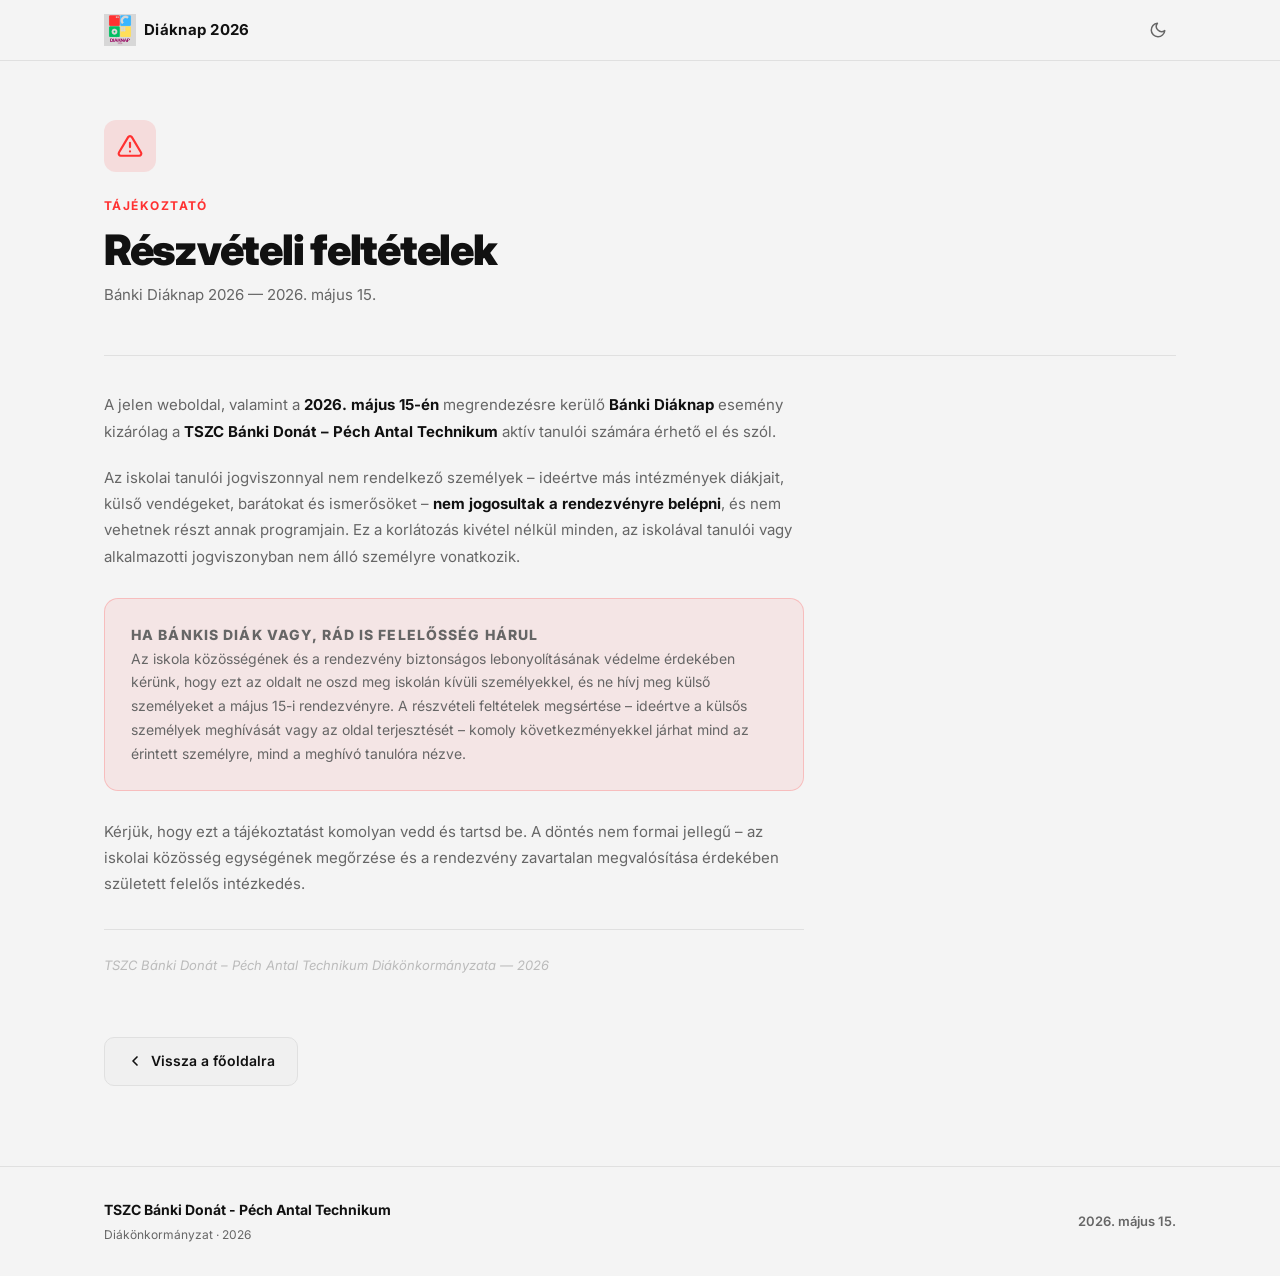
==== hozzaferes.html @ cc4a05aa "add OG images and meta tags for both pages Generated 1200x630 OG images in 4 brand colors (red/green" ====
<!DOCTYPE html>
<html lang="hu" data-theme="dark">
<head>
  <meta charset="UTF-8">
  <meta name="viewport" content="width=device-width, initial-scale=1.0">
  <title>Részvételi feltételek – Bánki Diáknap 2026</title>

  <!-- Open Graph -->
  <meta property="og:type" content="website">
  <meta property="og:url" content="https://diaknap.vercel.app/hozzaferes.html">
  <meta property="og:title" content="Részvételi feltételek – Bánki Diáknap 2026">
  <meta property="og:description" content="Minden, amit a Bánki Diáknap 2026 részvételéről tudni kell: belépési feltételek, korhatár, helyszín és egyéb tudnivalók.">
  <meta property="og:image" content="https://diaknap.vercel.app/assets/og-hozzaferes-red.png">
  <meta property="og:image:width" content="1200">
  <meta property="og:image:height" content="630">
  <meta property="og:locale" content="hu_HU">

  <!-- Twitter Card -->
  <meta name="twitter:card" content="summary_large_image">
  <meta name="twitter:title" content="Részvételi feltételek – Bánki Diáknap 2026">
  <meta name="twitter:description" content="Minden, amit a Bánki Diáknap 2026 részvételéről tudni kell: belépési feltételek, korhatár, helyszín és egyéb tudnivalók.">
  <meta name="twitter:image" content="https://diaknap.vercel.app/assets/og-hozzaferes-red.png">

  <link rel="preconnect" href="https://fonts.googleapis.com">
  <link rel="preconnect" href="https://fonts.gstatic.com" crossorigin>
  <link href="https://fonts.googleapis.com/css2?family=Inter:wght@400;500;600;700;900&display=swap" rel="stylesheet">
  <link rel="stylesheet" href="css/style.css">
  <style>
    .access-page {
      min-height: 100vh;
      padding: 120px 0 80px;
    }

    .access-page-header {
      margin-bottom: 48px;
    }

    .access-page-icon {
      width: 52px;
      height: 52px;
      border-radius: 12px;
      background: rgba(255, 49, 49, 0.12);
      color: var(--red);
      display: flex;
      align-items: center;
      justify-content: center;
      margin-bottom: 24px;
    }

    .access-page-label {
      font-size: 12px;
      font-weight: 700;
      letter-spacing: 0.12em;
      text-transform: uppercase;
      color: var(--red);
      margin-bottom: 12px;
    }

    .access-page-title {
      font-size: clamp(28px, 4vw, 42px);
      font-weight: 900;
      letter-spacing: -0.03em;
      line-height: 1.1;
      color: var(--text);
      margin-bottom: 10px;
    }

    .access-page-sub {
      font-size: 15px;
      color: var(--text-muted);
      font-weight: 400;
    }

    .access-divider {
      height: 1px;
      background: var(--border);
      margin: 36px 0;
    }

    .access-content {
      max-width: 700px;
    }

    .access-content p {
      font-size: 15px;
      line-height: 1.75;
      color: var(--text-muted);
      margin-bottom: 20px;
    }

    .access-content p:last-child {
      margin-bottom: 0;
    }

    .access-content strong {
      color: var(--text);
      font-weight: 700;
    }

    .access-notice-block {
      background: rgba(255, 49, 49, 0.07);
      border: 1px solid rgba(255, 49, 49, 0.22);
      border-radius: 14px;
      padding: 24px 26px;
      margin: 28px 0;
    }

    .access-notice-block-title {
      font-size: 13px;
      font-weight: 800;
      letter-spacing: 0.08em;
      text-transform: uppercase;
      color: var(--red);
      margin-bottom: 12px;
    }

    .access-notice-block p {
      font-size: 14px;
      line-height: 1.7;
      color: var(--text-muted);
      margin-bottom: 0;
    }

    .access-footer-note {
      font-size: 13px !important;
      color: var(--text-faint) !important;
      font-style: italic;
      border-top: 1px solid var(--border);
      padding-top: 24px;
      margin-top: 32px !important;
    }

    .access-back-btn {
      display: inline-flex;
      align-items: center;
      gap: 8px;
      margin-top: 40px;
      padding: 12px 22px;
      background: var(--surface2);
      border: 1px solid var(--border);
      border-radius: 10px;
      font-size: 14px;
      font-weight: 600;
      color: var(--text);
      text-decoration: none;
      transition: background 0.2s, border-color 0.2s;
    }

    .access-back-btn:hover {
      background: var(--border);
    }
  </style>
</head>
<body>

  <!-- NAV -->
  <nav class="nav" id="nav">
    <div class="nav-inner">
      <div class="nav-brand">
        <img id="nav-logo" src="assets/logo-dark.png" alt="Bánki Diáknap" class="nav-logo-img" onerror="this.style.display='none';document.getElementById('nav-logo-text').style.display='block'">
        <span id="nav-logo-text" class="nav-logo-text" style="display:none">BÁNKI DIÁKNAP</span>
        <span class="nav-brand-name">Diáknap 2026</span>
      </div>
      <button class="theme-toggle" id="theme-toggle" aria-label="Téma váltás">
        <svg class="icon-sun" xmlns="http://www.w3.org/2000/svg" width="18" height="18" viewBox="0 0 24 24" fill="none" stroke="currentColor" stroke-width="2" stroke-linecap="round" stroke-linejoin="round"><circle cx="12" cy="12" r="5"/><line x1="12" y1="1" x2="12" y2="3"/><line x1="12" y1="21" x2="12" y2="23"/><line x1="4.22" y1="4.22" x2="5.64" y2="5.64"/><line x1="18.36" y1="18.36" x2="19.78" y2="19.78"/><line x1="1" y1="12" x2="3" y2="12"/><line x1="21" y1="12" x2="23" y2="12"/><line x1="4.22" y1="19.78" x2="5.64" y2="18.36"/><line x1="18.36" y1="5.64" x2="19.78" y2="4.22"/></svg>
        <svg class="icon-moon" xmlns="http://www.w3.org/2000/svg" width="18" height="18" viewBox="0 0 24 24" fill="none" stroke="currentColor" stroke-width="2" stroke-linecap="round" stroke-linejoin="round"><path d="M21 12.79A9 9 0 1 1 11.21 3 7 7 0 0 0 21 12.79z"/></svg>
      </button>
    </div>
  </nav>

  <!-- CONTENT -->
  <section class="access-page">
    <div class="container">
      <div class="access-page-header">
        <div class="access-page-icon">
          <svg xmlns="http://www.w3.org/2000/svg" width="26" height="26" viewBox="0 0 24 24" fill="none" stroke="currentColor" stroke-width="2" stroke-linecap="round" stroke-linejoin="round"><path d="M10.29 3.86L1.82 18a2 2 0 0 0 1.71 3h16.94a2 2 0 0 0 1.71-3L13.71 3.86a2 2 0 0 0-3.42 0z"/><line x1="12" y1="9" x2="12" y2="13"/><line x1="12" y1="17" x2="12.01" y2="17"/></svg>
        </div>
        <p class="access-page-label">Tájékoztató</p>
        <h1 class="access-page-title">Részvételi feltételek</h1>
        <p class="access-page-sub">Bánki Diáknap 2026 &mdash; 2026. május 15.</p>
      </div>

      <div class="access-divider"></div>

      <div class="access-content">
        <p>A jelen weboldal, valamint a <strong>2026. május 15-én</strong> megrendezésre kerülő <strong>Bánki Diáknap</strong> esemény kizárólag a <strong>TSZC Bánki Donát – Péch Antal Technikum</strong> aktív tanulói számára érhető el és szól.</p>

        <p>Az iskolai tanulói jogviszonnyal nem rendelkező személyek – ideértve más intézmények diákjait, külső vendégeket, barátokat és ismerősöket – <strong>nem jogosultak a rendezvényre belépni</strong>, és nem vehetnek részt annak programjain. Ez a korlátozás kivétel nélkül minden, az iskolával tanulói vagy alkalmazotti jogviszonyban nem álló személyre vonatkozik.</p>

        <div class="access-notice-block">
          <p class="access-notice-block-title">Ha bánkis diák vagy, rád is felelősség hárul</p>
          <p>Az iskola közösségének és a rendezvény biztonságos lebonyolításának védelme érdekében kérünk, hogy ezt az oldalt ne oszd meg iskolán kívüli személyekkel, és ne hívj meg külső személyeket a május 15-i rendezvényre. A részvételi feltételek megsértése – ideértve a külsős személyek meghívását vagy az oldal terjesztését – komoly következményekkel járhat mind az érintett személyre, mind a meghívó tanulóra nézve.</p>
        </div>

        <p>Kérjük, hogy ezt a tájékoztatást komolyan vedd és tartsd be. A döntés nem formai jellegű – az iskolai közösség egységének megőrzése és a rendezvény zavartalan megvalósítása érdekében született felelős intézkedés.</p>

        <p class="access-footer-note">TSZC Bánki Donát – Péch Antal Technikum Diákönkormányzata &mdash; 2026</p>

        <a href="index.html" class="access-back-btn">
          <svg xmlns="http://www.w3.org/2000/svg" width="16" height="16" viewBox="0 0 24 24" fill="none" stroke="currentColor" stroke-width="2.5" stroke-linecap="round" stroke-linejoin="round"><polyline points="15 18 9 12 15 6"/></svg>
          Vissza a főoldalra
        </a>
      </div>
    </div>
  </section>

  <!-- FOOTER -->
  <footer class="footer">
    <div class="container footer-inner">
      <div class="footer-left">
        <span class="footer-school">TSZC Bánki Donát - Péch Antal Technikum</span>
        <span class="footer-dok">Diákönkormányzat &middot; 2026</span>
      </div>
      <div class="footer-right">
        <span class="footer-date">2026. május 15.</span>
      </div>
    </div>
  </footer>

  <script>
    const html = document.documentElement;
    const themeToggle = document.getElementById('theme-toggle');
    const navLogo = document.getElementById('nav-logo');

    function getTheme() {
      return localStorage.getItem('theme') ||
        (window.matchMedia('(prefers-color-scheme: light)').matches ? 'light' : 'dark');
    }

    function applyTheme(theme) {
      html.setAttribute('data-theme', theme);
      localStorage.setItem('theme', theme);
      if (navLogo) navLogo.src = theme === 'light' ? 'assets/logo-light.png' : 'assets/logo-dark.png';
    }

    themeToggle.addEventListener('click', () => {
      applyTheme(html.getAttribute('data-theme') === 'dark' ? 'light' : 'dark');
    });

    applyTheme(getTheme());

    const nav = document.getElementById('nav');
    let lastY = 0;
    window.addEventListener('scroll', () => {
      const y = window.scrollY;
      nav.classList.toggle('hidden', y > 80 && y > lastY);
      lastY = y;
    }, { passive: true });
  </script>
</body>
</html>
---- css/style.css ----
/* ===== CUSTOM PROPERTIES ===== */
:root {
  --red: #ff3131;
  --green: #00bf63;
  --blue: #38b6ff;
  --yellow: #ffde59;

  /* dark mode defaults */
  --bg: #0a0a0a;
  --bg2: #111111;
  --surface: #161616;
  --surface2: #202020;
  --border: #2a2a2a;
  --text: #f0f0f0;
  --text-muted: #888;
  --text-faint: #444;
  --nav-bg: rgba(10, 10, 10, 0.85);
  --hero-overlay: rgba(0, 0, 0, 0.55);
  --shadow: 0 4px 24px rgba(0,0,0,0.4);
  --shadow-card: 0 2px 12px rgba(0,0,0,0.3);
}

[data-theme="light"] {
  --bg: #f4f4f4;
  --bg2: #ebebeb;
  --surface: #ffffff;
  --surface2: #f0f0f0;
  --border: #e0e0e0;
  --text: #111111;
  --text-muted: #666;
  --text-faint: #bbb;
  --nav-bg: rgba(244, 244, 244, 0.88);
  --hero-overlay: rgba(0, 0, 0, 0.4);
  --shadow: 0 4px 24px rgba(0,0,0,0.1);
  --shadow-card: 0 2px 12px rgba(0,0,0,0.08);
}

/* ===== RESET & BASE ===== */
*, *::before, *::after {
  box-sizing: border-box;
  margin: 0;
  padding: 0;
}

html {
  scroll-behavior: smooth;
}

body {
  font-family: 'Inter', system-ui, -apple-system, sans-serif;
  background: var(--bg);
  color: var(--text);
  line-height: 1.6;
  transition: background 0.3s, color 0.3s;
  overflow-x: hidden;
}

img {
  max-width: 100%;
  display: block;
}

a {
  color: inherit;
  text-decoration: none;
}

button {
  font-family: inherit;
  cursor: pointer;
  border: none;
  background: none;
}

/* ===== LAYOUT ===== */
.container {
  max-width: 1120px;
  margin: 0 auto;
  padding: 0 24px;
}

.section {
  padding: 96px 0;
}

.section-header {
  margin-bottom: 48px;
}

.section-title {
  font-size: clamp(28px, 4vw, 42px);
  font-weight: 900;
  letter-spacing: -0.03em;
  line-height: 1.1;
  color: var(--text);
}

.section-sub {
  margin-top: 10px;
  font-size: 16px;
  color: var(--text-muted);
  font-weight: 400;
}

/* ===== SCROLL ANIMATION ===== */
.fade-up {
  opacity: 0;
  transform: translateY(28px);
  transition: opacity 0.6s ease, transform 0.6s ease;
}

.fade-up.visible {
  opacity: 1;
  transform: translateY(0);
}

/* ===== NAV ===== */
.nav {
  position: fixed;
  top: 0;
  left: 0;
  right: 0;
  z-index: 100;
  backdrop-filter: blur(16px);
  -webkit-backdrop-filter: blur(16px);
  background: var(--nav-bg);
  border-bottom: 1px solid var(--border);
  transition: transform 0.3s ease, background 0.3s;
}

.nav.hidden {
  transform: translateY(-100%);
}

.nav-inner {
  max-width: 1120px;
  margin: 0 auto;
  padding: 0 24px;
  height: 60px;
  display: flex;
  align-items: center;
  justify-content: space-between;
}

.nav-brand {
  display: flex;
  align-items: center;
  gap: 8px;
}

.nav-logo-img {
  height: 32px;
  width: auto;
}

.nav-logo-text {
  font-size: 14px;
  font-weight: 800;
  letter-spacing: 0.1em;
  color: var(--text);
}

.nav-brand-name {
  font-size: 15px;
  font-weight: 700;
  letter-spacing: 0.02em;
  color: var(--text);
}

.theme-toggle {
  width: 36px;
  height: 36px;
  border-radius: 8px;
  display: flex;
  align-items: center;
  justify-content: center;
  color: var(--text-muted);
  transition: color 0.2s, background 0.2s;
}

.theme-toggle:hover {
  color: var(--text);
  background: var(--surface2);
}

[data-theme="dark"] .icon-sun { display: block; }
[data-theme="dark"] .icon-moon { display: none; }
[data-theme="light"] .icon-sun { display: none; }
[data-theme="light"] .icon-moon { display: block; }

/* ===== HERO ===== */
.hero {
  position: relative;
  min-height: 100vh;
  display: flex;
  align-items: center;
  overflow: hidden;
}

.hero-bg {
  position: absolute;
  inset: 0;
  background-image: url('../assets/hero-bg.jpg');
  background-size: cover;
  background-position: center;
  background-color: #0d0d0d;
  transform: scale(1.04);
  transition: transform 0.1s linear;
}

.hero-overlay {
  position: absolute;
  inset: 0;
  background: var(--hero-overlay);
  background: linear-gradient(
    to bottom,
    rgba(0,0,0,0.3) 0%,
    rgba(0,0,0,0.5) 50%,
    rgba(0,0,0,0.7) 100%
  );
}

[data-theme="light"] .hero-overlay {
  background: linear-gradient(
    to bottom,
    rgba(0,0,0,0.25) 0%,
    rgba(0,0,0,0.45) 50%,
    rgba(0,0,0,0.6) 100%
  );
}

.hero-content {
  position: relative;
  z-index: 2;
  padding: 100px 24px 80px;
  max-width: 1120px;
  margin: 0 auto;
  width: 100%;
}

/* Hero logo */
.hero-logo-wrap {
  margin-bottom: 20px;
}

.hero-logo {
  height: 56px;
  width: auto;
}

.hero-logo-fallback {
  display: flex;
  align-items: center;
  gap: 12px;
}

.hlf-top,
.hlf-bottom {
  font-size: 13px;
  font-weight: 900;
  letter-spacing: 0.18em;
  color: #fff;
}

.hlf-line {
  width: 1px;
  height: 28px;
  background: rgba(255,255,255,0.4);
}

.hero-meta {
  font-size: 13px;
  font-weight: 500;
  letter-spacing: 0.06em;
  color: rgba(255,255,255,0.6);
  text-transform: uppercase;
  margin-bottom: 16px;
}

.hero-title {
  font-size: clamp(48px, 8vw, 96px);
  font-weight: 900;
  letter-spacing: -0.04em;
  line-height: 1.0;
  color: #fff;
  margin-bottom: 48px;
}

.hero-title em {
  font-style: normal;
  color: var(--red);
}

/* Countdown */
.countdown-wrap {
  display: inline-block;
  margin-bottom: 8px;
}

.countdown {
  display: flex;
  align-items: flex-start;
  gap: 8px;
}

.cd-item {
  display: flex;
  flex-direction: column;
  align-items: center;
  min-width: 60px;
}

.cd-num {
  font-size: clamp(36px, 5vw, 56px);
  font-weight: 900;
  letter-spacing: -0.03em;
  color: var(--red);
  font-variant-numeric: tabular-nums;
  line-height: 1;
  transition: transform 0.15s ease;
}

.cd-num.tick {
  transform: scale(1.08);
}

.cd-label {
  font-size: 11px;
  font-weight: 600;
  letter-spacing: 0.08em;
  color: rgba(255,255,255,0.45);
  text-transform: uppercase;
  margin-top: 4px;
}

.cd-sep {
  font-size: clamp(28px, 4vw, 44px);
  font-weight: 900;
  color: rgba(255,255,255,0.2);
  line-height: 1;
  padding-top: 2px;
  user-select: none;
}

.countdown-today {
  display: none;
  font-size: 20px;
  font-weight: 700;
  color: var(--yellow);
  letter-spacing: -0.01em;
}

/* Scroll hint */
.scroll-hint {
  position: absolute;
  bottom: 32px;
  left: 50%;
  transform: translateX(-50%);
  display: flex;
  flex-direction: column;
  align-items: center;
  gap: 8px;
  z-index: 2;
  opacity: 0.5;
  transition: opacity 0.2s;
}

.scroll-hint:hover {
  opacity: 0.9;
}

.sh-text {
  font-size: 10px;
  font-weight: 600;
  letter-spacing: 0.15em;
  color: #fff;
  text-transform: uppercase;
}

.sh-line {
  width: 1px;
  height: 32px;
  background: #fff;
  animation: scrollPulse 1.8s ease-in-out infinite;
  transform-origin: top;
}

@keyframes scrollPulse {
  0%, 100% { transform: scaleY(1); opacity: 0.5; }
  50% { transform: scaleY(0.5); opacity: 1; }
}

/* ===== HIGHLIGHTS ===== */
.highlights-section {
  background: var(--bg);
}

.highlights-grid {
  display: grid;
  grid-template-columns: repeat(auto-fill, minmax(200px, 1fr));
  gap: 16px;
}

.highlight-card {
  border-radius: 16px;
  padding: 28px 24px;
  cursor: default;
  transition: transform 0.25s ease, box-shadow 0.25s ease;
  position: relative;
  overflow: hidden;
}

.highlight-card::before {
  content: '';
  position: absolute;
  inset: 0;
  background: rgba(0,0,0,0.12);
  opacity: 0;
  transition: opacity 0.25s;
}

.highlight-card:hover {
  transform: translateY(-4px);
  box-shadow: 0 16px 40px rgba(0,0,0,0.25);
}

.highlight-card:hover::before {
  opacity: 1;
}

.hc-emoji {
  font-size: 32px;
  line-height: 1;
  margin-bottom: 16px;
  display: block;
}

.hc-name {
  font-size: 17px;
  font-weight: 800;
  letter-spacing: -0.02em;
  line-height: 1.2;
  color: #fff;
  margin-bottom: 6px;
}

.hc-loc {
  font-size: 12px;
  font-weight: 500;
  color: rgba(255,255,255,0.65);
  letter-spacing: 0.02em;
}

/* ===== PROGRAMS ===== */
.programs-section {
  background: var(--bg2);
}

.filter-bar {
  display: flex;
  gap: 8px;
  flex-wrap: wrap;
  margin-bottom: 36px;
}

.filter-btn {
  padding: 8px 18px;
  border-radius: 100px;
  font-size: 13px;
  font-weight: 600;
  color: var(--text-muted);
  background: var(--surface);
  border: 1px solid var(--border);
  transition: all 0.2s ease;
  letter-spacing: 0.01em;
}

.filter-btn:hover {
  color: var(--text);
  border-color: var(--text-faint);
}

.filter-btn.active {
  background: var(--red);
  color: #fff;
  border-color: var(--red);
}

.programs-grid {
  display: grid;
  grid-template-columns: repeat(auto-fill, minmax(280px, 1fr));
  gap: 12px;
}

.program-card {
  background: var(--surface);
  border: 1px solid var(--border);
  border-radius: 12px;
  padding: 18px 20px;
  display: flex;
  flex-direction: column;
  gap: 10px;
  transition: transform 0.2s ease, box-shadow 0.2s ease, opacity 0.3s ease;
  position: relative;
  overflow: hidden;
}

.program-card::before {
  content: '';
  position: absolute;
  left: 0;
  top: 0;
  bottom: 0;
  width: 3px;
  border-radius: 2px 0 0 2px;
}

.program-card[data-type="allday"]::before { background: var(--green); }
.program-card[data-type="fixed"]::before { background: var(--red); }
.program-card[data-type="halfday"]::before { background: var(--yellow); }
.program-card[data-type="special"]::before { background: var(--yellow); }

.program-card:hover {
  transform: translateY(-2px);
  box-shadow: var(--shadow-card);
}

.program-card.hidden {
  display: none;
}

.pc-name {
  font-size: 15px;
  font-weight: 700;
  letter-spacing: -0.01em;
  line-height: 1.25;
  color: var(--text);
}

.pc-footer {
  display: flex;
  align-items: center;
  justify-content: space-between;
  gap: 8px;
}

.pc-location {
  font-size: 12px;
  color: var(--blue);
  font-weight: 500;
  display: flex;
  align-items: center;
  gap: 4px;
  flex: 1;
  min-width: 0;
}

.pc-location span {
  overflow: hidden;
  text-overflow: ellipsis;
  white-space: nowrap;
}

.pc-badge {
  font-size: 11px;
  font-weight: 700;
  padding: 3px 10px;
  border-radius: 100px;
  white-space: nowrap;
  letter-spacing: 0.02em;
  flex-shrink: 0;
}

.badge-allday {
  background: rgba(0, 191, 99, 0.15);
  color: var(--green);
}

.badge-fixed {
  background: rgba(255, 49, 49, 0.15);
  color: var(--red);
}

.badge-halfday,
.badge-special {
  background: rgba(255, 222, 89, 0.15);
  color: #c4a900;
}

[data-theme="dark"] .badge-halfday,
[data-theme="dark"] .badge-special {
  color: var(--yellow);
}

/* ===== LIVE ===== */
.live-section {
  background: var(--bg);
}

.live-badge-wrap {
  display: flex;
  align-items: center;
  gap: 8px;
  margin-bottom: 12px;
}

.live-dot {
  width: 8px;
  height: 8px;
  border-radius: 50%;
  background: var(--red);
  animation: livePulse 1.5s ease-in-out infinite;
}

@keyframes livePulse {
  0%, 100% { opacity: 1; transform: scale(1); }
  50% { opacity: 0.4; transform: scale(0.85); }
}

.live-badge-text {
  font-size: 11px;
  font-weight: 800;
  letter-spacing: 0.14em;
  color: var(--red);
  text-transform: uppercase;
}

.live-player {
  max-width: 840px;
  margin: 0 auto;
  border-radius: 16px;
  overflow: hidden;
  background: var(--surface);
  border: 1px solid var(--border);
  aspect-ratio: 16 / 9;
  position: relative;
}

.live-placeholder {
  position: absolute;
  inset: 0;
  display: flex;
  align-items: center;
  justify-content: center;
}

.lp-inner {
  display: flex;
  flex-direction: column;
  align-items: center;
  gap: 12px;
  padding: 32px;
  text-align: center;
}

.lp-icon {
  color: var(--blue);
  opacity: 0.7;
}

.lp-title {
  font-size: 16px;
  font-weight: 700;
  color: var(--text);
}

.lp-sub {
  font-size: 13px;
  color: var(--text-muted);
}

.live-iframe-wrap {
  position: absolute;
  inset: 0;
}

.live-iframe-wrap iframe {
  width: 100%;
  height: 100%;
  border: none;
  display: block;
}

/* ===== POSTER ===== */
.poster-section {
  background: var(--bg2);
}

.poster-grid {
  display: grid;
  grid-template-columns: repeat(3, 1fr);
  gap: 24px;
}

@media (max-width: 768px) {
  .poster-grid {
    grid-template-columns: 1fr;
    max-width: 360px;
    margin: 0 auto;
  }
}

.poster-item {
  border-radius: 16px;
  overflow: hidden;
  border: 1px solid var(--border);
  cursor: pointer;
  transition: transform 0.25s ease, box-shadow 0.25s ease;
}

.poster-item:hover {
  transform: translateY(-4px);
  box-shadow: 0 16px 40px rgba(0,0,0,0.3);
}

.poster-img {
  width: 100%;
  height: auto;
  display: block;
}

/* ===== LIGHTBOX ===== */
.lightbox-overlay {
  position: fixed;
  inset: 0;
  z-index: 1000;
  background: rgba(0, 0, 0, 0.92);
  backdrop-filter: blur(8px);
  -webkit-backdrop-filter: blur(8px);
  display: flex;
  align-items: center;
  justify-content: center;
  opacity: 0;
  pointer-events: none;
  transition: opacity 0.25s ease;
}

.lightbox-overlay.active {
  opacity: 1;
  pointer-events: auto;
}

.lb-img-wrap {
  max-width: min(90vw, 600px);
  max-height: 90vh;
  display: flex;
  align-items: center;
  justify-content: center;
}

.lb-img {
  max-width: 100%;
  max-height: 90vh;
  object-fit: contain;
  border-radius: 12px;
  box-shadow: 0 32px 80px rgba(0, 0, 0, 0.6);
  transform: scale(0.92);
  transition: transform 0.25s cubic-bezier(0.22, 1, 0.36, 1), opacity 0.2s ease;
  opacity: 0;
}

.lightbox-overlay.active .lb-img {
  transform: scale(1);
  opacity: 1;
}

.lb-close {
  position: absolute;
  top: 20px;
  right: 20px;
  width: 44px;
  height: 44px;
  border-radius: 50%;
  background: rgba(255, 255, 255, 0.1);
  color: #fff;
  display: flex;
  align-items: center;
  justify-content: center;
  transition: background 0.2s;
  z-index: 2;
}

.lb-close:hover {
  background: rgba(255, 255, 255, 0.2);
}

.lb-nav {
  position: absolute;
  top: 50%;
  transform: translateY(-50%);
  width: 52px;
  height: 52px;
  border-radius: 50%;
  background: rgba(255, 255, 255, 0.1);
  color: #fff;
  display: flex;
  align-items: center;
  justify-content: center;
  transition: background 0.2s, opacity 0.2s;
  z-index: 2;
}

.lb-nav:hover {
  background: rgba(255, 255, 255, 0.22);
}

.lb-nav:disabled {
  opacity: 0.2;
  pointer-events: none;
}

.lb-prev { left: 20px; }
.lb-next { right: 20px; }

.lb-counter {
  position: absolute;
  bottom: 24px;
  left: 50%;
  transform: translateX(-50%);
  font-size: 13px;
  font-weight: 600;
  color: rgba(255, 255, 255, 0.5);
  letter-spacing: 0.08em;
  user-select: none;
}

@media (max-width: 600px) {
  .lb-nav {
    width: 40px;
    height: 40px;
  }

  .lb-prev { left: 8px; }
  .lb-next { right: 8px; }
}

/* ===== FOOTER ===== */
.footer {
  background: var(--bg);
  border-top: 1px solid var(--border);
  padding: 32px 0;
}

.footer-inner {
  display: flex;
  align-items: center;
  justify-content: space-between;
  gap: 16px;
  flex-wrap: wrap;
}

.footer-left {
  display: flex;
  flex-direction: column;
  gap: 4px;
}

.footer-school {
  font-size: 14px;
  font-weight: 700;
  color: var(--text);
}

.footer-dok {
  font-size: 12px;
  color: var(--text-muted);
}

.footer-date {
  font-size: 13px;
  font-weight: 600;
  color: var(--text-muted);
}

/* ===== FOOTER ACCESS LINK ===== */
.footer-right {
  display: flex;
  flex-direction: column;
  align-items: flex-end;
  gap: 6px;
}

.footer-access-link {
  font-size: 12px;
  font-weight: 500;
  color: var(--text-muted);
  text-decoration: underline;
  text-underline-offset: 3px;
  transition: color 0.2s;
}

.footer-access-link:hover {
  color: var(--text);
}

/* ===== ACCESS MODAL ===== */
.access-modal-overlay {
  position: fixed;
  inset: 0;
  z-index: 9999;
  background: rgba(0, 0, 0, 0.82);
  backdrop-filter: blur(6px);
  -webkit-backdrop-filter: blur(6px);
  display: flex;
  align-items: center;
  justify-content: center;
  padding: 24px;
  animation: modalFadeIn 0.3s ease;
}

.access-modal-overlay.hidden {
  display: none;
}

@keyframes modalFadeIn {
  from { opacity: 0; }
  to   { opacity: 1; }
}

.access-modal {
  background: var(--surface);
  border: 1px solid var(--border);
  border-radius: 20px;
  max-width: 600px;
  width: 100%;
  max-height: 90vh;
  overflow-y: auto;
  box-shadow: 0 24px 80px rgba(0, 0, 0, 0.6);
  animation: modalSlideUp 0.35s cubic-bezier(0.22, 1, 0.36, 1);
}

@keyframes modalSlideUp {
  from { opacity: 0; transform: translateY(24px) scale(0.97); }
  to   { opacity: 1; transform: translateY(0) scale(1); }
}

.access-modal-header {
  display: flex;
  align-items: flex-start;
  gap: 16px;
  padding: 28px 28px 0;
}

.access-modal-icon {
  flex-shrink: 0;
  width: 44px;
  height: 44px;
  border-radius: 10px;
  background: rgba(255, 49, 49, 0.12);
  color: var(--red);
  display: flex;
  align-items: center;
  justify-content: center;
  margin-top: 2px;
}

.access-modal-title {
  font-size: 18px;
  font-weight: 800;
  letter-spacing: -0.02em;
  line-height: 1.25;
  color: var(--text);
}

.access-modal-body {
  padding: 20px 28px;
  display: flex;
  flex-direction: column;
  gap: 14px;
}

.access-modal-body p {
  font-size: 14px;
  line-height: 1.65;
  color: var(--text-muted);
}

.access-modal-body strong {
  color: var(--text);
  font-weight: 700;
}

.access-modal-notice {
  background: rgba(255, 49, 49, 0.07);
  border: 1px solid rgba(255, 49, 49, 0.2);
  border-radius: 12px;
  padding: 16px 18px;
  display: flex;
  flex-direction: column;
  gap: 8px;
}

.access-modal-notice-title {
  font-size: 13px !important;
  font-weight: 700 !important;
  color: var(--red) !important;
  text-transform: uppercase;
  letter-spacing: 0.05em;
}

.access-modal-footer-note {
  font-size: 12px !important;
  color: var(--text-faint) !important;
  font-style: italic;
}

.access-modal-actions {
  padding: 0 28px 28px;
}

.access-modal-btn {
  width: 100%;
  padding: 14px 24px;
  background: var(--red);
  color: #fff;
  font-size: 14px;
  font-weight: 700;
  letter-spacing: 0.01em;
  border-radius: 10px;
  border: none;
  cursor: pointer;
  transition: background 0.2s, transform 0.1s;
}

.access-modal-btn:hover {
  background: #e02020;
}

.access-modal-btn:active {
  transform: scale(0.98);
}

@media (max-width: 480px) {
  .access-modal {
    border-radius: 16px;
  }

  .access-modal-header {
    padding: 22px 20px 0;
    gap: 12px;
  }

  .access-modal-body {
    padding: 16px 20px;
  }

  .access-modal-title {
    font-size: 16px;
  }

  .access-modal-actions {
    padding: 0 20px 22px;
  }
}

/* ===== SCROLL TO TOP ===== */
.scroll-top {
  position: fixed;
  bottom: 32px;
  right: 32px;
  width: 44px;
  height: 44px;
  border-radius: 50%;
  background: var(--red);
  color: #fff;
  display: flex;
  align-items: center;
  justify-content: center;
  z-index: 90;
  opacity: 0;
  transform: translateY(16px);
  transition: opacity 0.3s ease, transform 0.3s ease, background 0.2s;
  pointer-events: none;
  box-shadow: 0 4px 16px rgba(255, 49, 49, 0.4);
}

.scroll-top.visible {
  opacity: 1;
  transform: translateY(0);
  pointer-events: auto;
}

.scroll-top:hover {
  background: #e02020;
}

/* ===== RESPONSIVE ===== */
@media (max-width: 768px) {
  .section {
    padding: 64px 0;
  }

  .section-header {
    margin-bottom: 32px;
  }

  .hero-content {
    padding: 88px 24px 72px;
  }

  .highlights-grid {
    grid-template-columns: repeat(2, 1fr);
  }

  .programs-grid {
    grid-template-columns: 1fr;
  }

  .countdown {
    gap: 4px;
  }

  .cd-item {
    min-width: 48px;
  }
}

@media (max-width: 480px) {
  .highlights-grid {
    grid-template-columns: 1fr 1fr;
    gap: 10px;
  }

  .highlight-card {
    padding: 20px 16px;
  }

  .hc-emoji {
    font-size: 26px;
  }

  .hc-name {
    font-size: 14px;
  }

  .footer-inner {
    flex-direction: column;
    align-items: flex-start;
  }
}
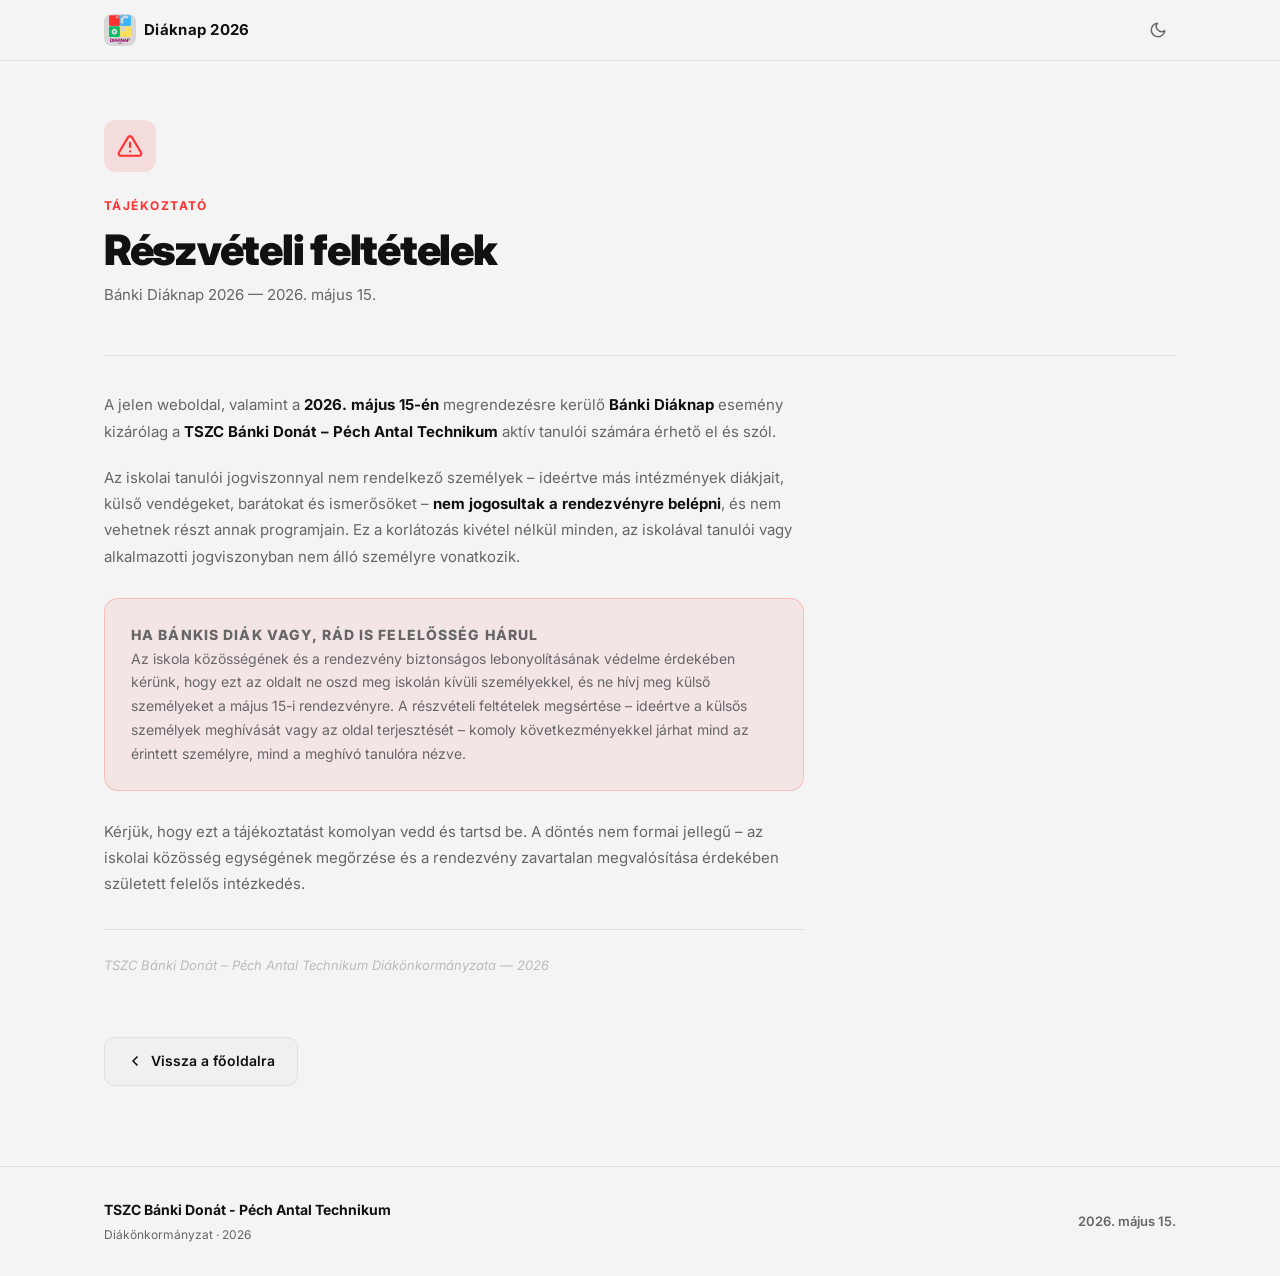
==== commit 65c5354f: "green accent replaces red, poster 4-col desktop, blue scroll-to-top, favicon Co-Authored-By: Claude " ====
--- a/hozzaferes.html
+++ b/hozzaferes.html
@@ -7,7 +7,7 @@
 
   <!-- Open Graph -->
   <meta property="og:type" content="website">
-  <meta property="og:url" content="https://diaknap.vercel.app/hozzaferes.html">
+  <meta property="og:url" content="https://diaknap.vercel.app/hozzaferes">
   <meta property="og:title" content="Részvételi feltételek – Bánki Diáknap 2026">
   <meta property="og:description" content="Minden, amit a Bánki Diáknap 2026 részvételéről tudni kell: belépési feltételek, korhatár, helyszín és egyéb tudnivalók.">
   <meta property="og:image" content="https://diaknap.vercel.app/assets/og-hozzaferes-red.png">
@@ -21,6 +21,8 @@
   <meta name="twitter:description" content="Minden, amit a Bánki Diáknap 2026 részvételéről tudni kell: belépési feltételek, korhatár, helyszín és egyéb tudnivalók.">
   <meta name="twitter:image" content="https://diaknap.vercel.app/assets/og-hozzaferes-red.png">
 
+  <link rel="icon" type="image/png" href="assets/logo-dark.png">
+  <link rel="apple-touch-icon" href="assets/logo-dark.png">
   <link rel="preconnect" href="https://fonts.googleapis.com">
   <link rel="preconnect" href="https://fonts.gstatic.com" crossorigin>
   <link href="https://fonts.googleapis.com/css2?family=Inter:wght@400;500;600;700;900&display=swap" rel="stylesheet">
--- a/css/style.css
+++ b/css/style.css
@@ -151,6 +151,7 @@
 .nav-logo-img {
   height: 32px;
   width: auto;
+  border-radius: 8px;
 }
 
 .nav-logo-text {
@@ -246,6 +247,7 @@
 .hero-logo {
   height: 56px;
   width: auto;
+  border-radius: 12px;
 }
 
 .hero-logo-fallback {
@@ -288,7 +290,7 @@
 
 .hero-title em {
   font-style: normal;
-  color: var(--red);
+  color: var(--green);
 }
 
 /* Countdown */
@@ -314,7 +316,7 @@
   font-size: clamp(36px, 5vw, 56px);
   font-weight: 900;
   letter-spacing: -0.03em;
-  color: var(--red);
+  color: var(--green);
   font-variant-numeric: tabular-nums;
   line-height: 1;
   transition: transform 0.15s ease;
@@ -481,9 +483,9 @@
 }
 
 .filter-btn.active {
-  background: var(--red);
+  background: var(--green);
   color: #fff;
-  border-color: var(--red);
+  border-color: var(--green);
 }
 
 .programs-grid {
@@ -608,7 +610,7 @@
   width: 8px;
   height: 8px;
   border-radius: 50%;
-  background: var(--red);
+  background: var(--green);
   animation: livePulse 1.5s ease-in-out infinite;
 }
 
@@ -621,7 +623,7 @@
   font-size: 11px;
   font-weight: 800;
   letter-spacing: 0.14em;
-  color: var(--red);
+  color: var(--green);
   text-transform: uppercase;
 }
 
@@ -688,7 +690,7 @@
 
 .poster-grid {
   display: grid;
-  grid-template-columns: repeat(3, 1fr);
+  grid-template-columns: repeat(4, 1fr);
   gap: 24px;
 }
 
@@ -946,8 +948,8 @@
   width: 44px;
   height: 44px;
   border-radius: 10px;
-  background: rgba(255, 49, 49, 0.12);
-  color: var(--red);
+  background: rgba(0, 191, 99, 0.12);
+  color: var(--green);
   display: flex;
   align-items: center;
   justify-content: center;
@@ -981,8 +983,8 @@
 }
 
 .access-modal-notice {
-  background: rgba(255, 49, 49, 0.07);
-  border: 1px solid rgba(255, 49, 49, 0.2);
+  background: rgba(0, 191, 99, 0.07);
+  border: 1px solid rgba(0, 191, 99, 0.2);
   border-radius: 12px;
   padding: 16px 18px;
   display: flex;
@@ -993,7 +995,7 @@
 .access-modal-notice-title {
   font-size: 13px !important;
   font-weight: 700 !important;
-  color: var(--red) !important;
+  color: var(--green) !important;
   text-transform: uppercase;
   letter-spacing: 0.05em;
 }
@@ -1011,7 +1013,7 @@
 .access-modal-btn {
   width: 100%;
   padding: 14px 24px;
-  background: var(--red);
+  background: var(--green);
   color: #fff;
   font-size: 14px;
   font-weight: 700;
@@ -1023,7 +1025,7 @@
 }
 
 .access-modal-btn:hover {
-  background: #e02020;
+  background: #00a854;
 }
 
 .access-modal-btn:active {
@@ -1061,7 +1063,7 @@
   width: 44px;
   height: 44px;
   border-radius: 50%;
-  background: var(--red);
+  background: var(--blue);
   color: #fff;
   display: flex;
   align-items: center;
@@ -1071,7 +1073,7 @@
   transform: translateY(16px);
   transition: opacity 0.3s ease, transform 0.3s ease, background 0.2s;
   pointer-events: none;
-  box-shadow: 0 4px 16px rgba(255, 49, 49, 0.4);
+  box-shadow: 0 4px 16px rgba(56, 182, 255, 0.4);
 }
 
 .scroll-top.visible {
@@ -1081,7 +1083,7 @@
 }
 
 .scroll-top:hover {
-  background: #e02020;
+  background: #1a9fe0;
 }
 
 /* ===== RESPONSIVE ===== */
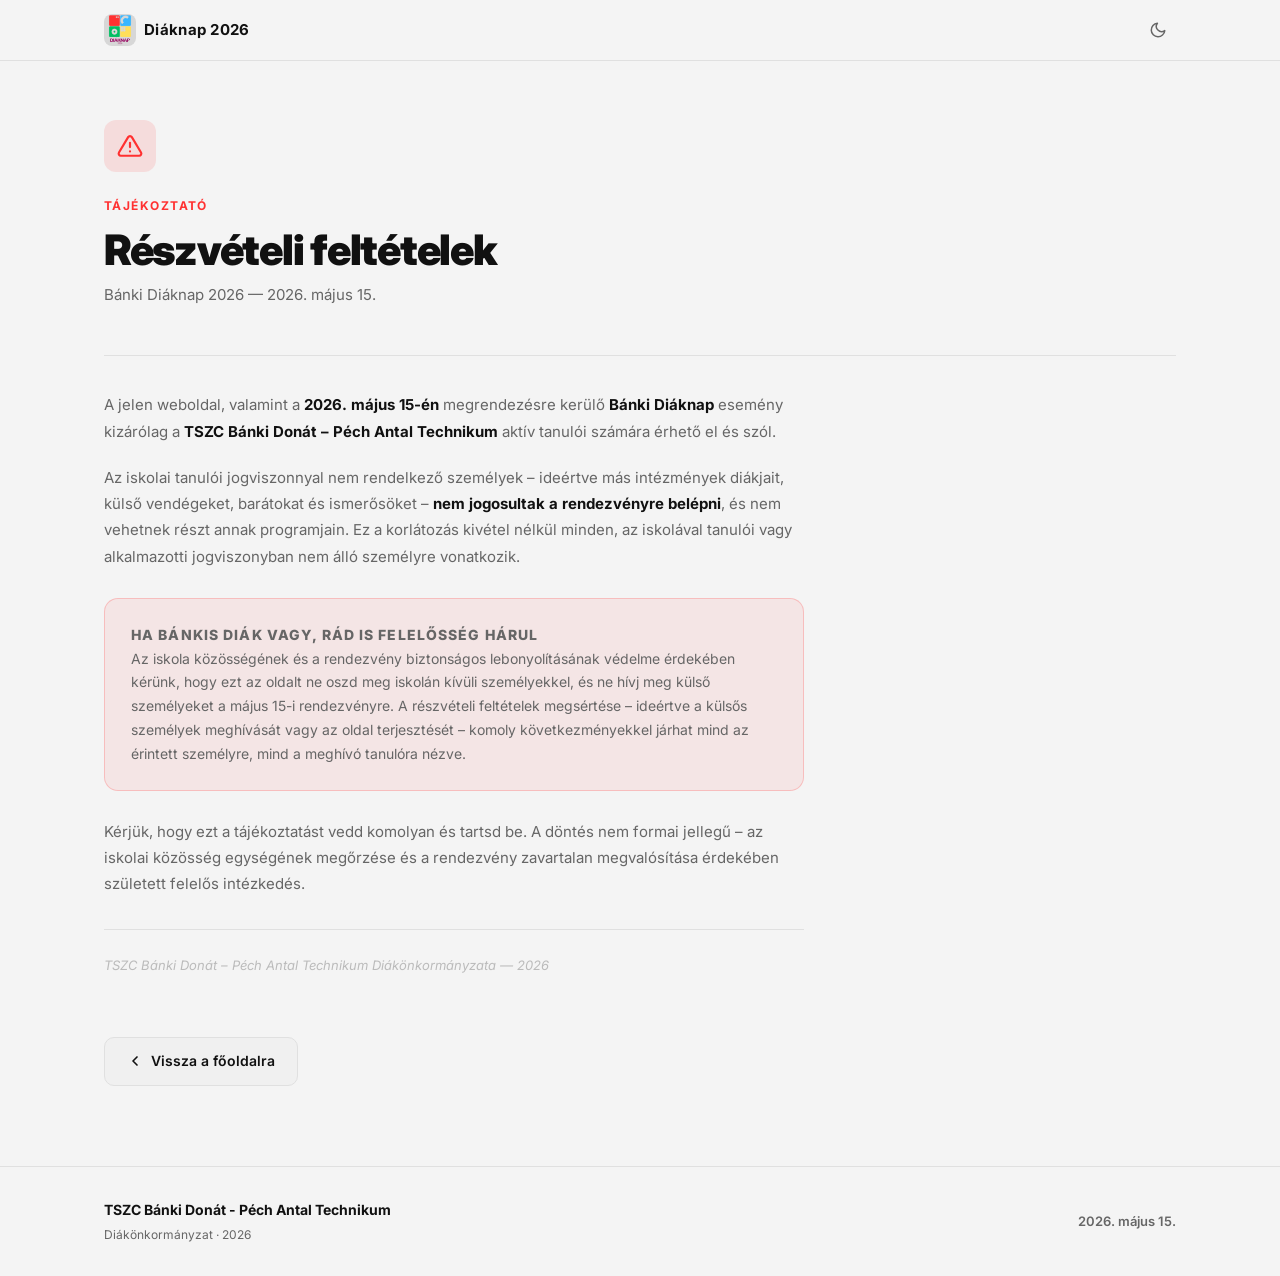
==== commit 33a6c62b: "javítás" ====
--- a/hozzaferes.html
+++ b/hozzaferes.html
@@ -194,7 +194,7 @@
           <p>Az iskola közösségének és a rendezvény biztonságos lebonyolításának védelme érdekében kérünk, hogy ezt az oldalt ne oszd meg iskolán kívüli személyekkel, és ne hívj meg külső személyeket a május 15-i rendezvényre. A részvételi feltételek megsértése – ideértve a külsős személyek meghívását vagy az oldal terjesztését – komoly következményekkel járhat mind az érintett személyre, mind a meghívó tanulóra nézve.</p>
         </div>
 
-        <p>Kérjük, hogy ezt a tájékoztatást komolyan vedd és tartsd be. A döntés nem formai jellegű – az iskolai közösség egységének megőrzése és a rendezvény zavartalan megvalósítása érdekében született felelős intézkedés.</p>
+        <p>Kérjük, hogy ezt a tájékoztatást vedd komolyan és tartsd be. A döntés nem formai jellegű – az iskolai közösség egységének megőrzése és a rendezvény zavartalan megvalósítása érdekében született felelős intézkedés.</p>
 
         <p class="access-footer-note">TSZC Bánki Donát – Péch Antal Technikum Diákönkormányzata &mdash; 2026</p>
 
